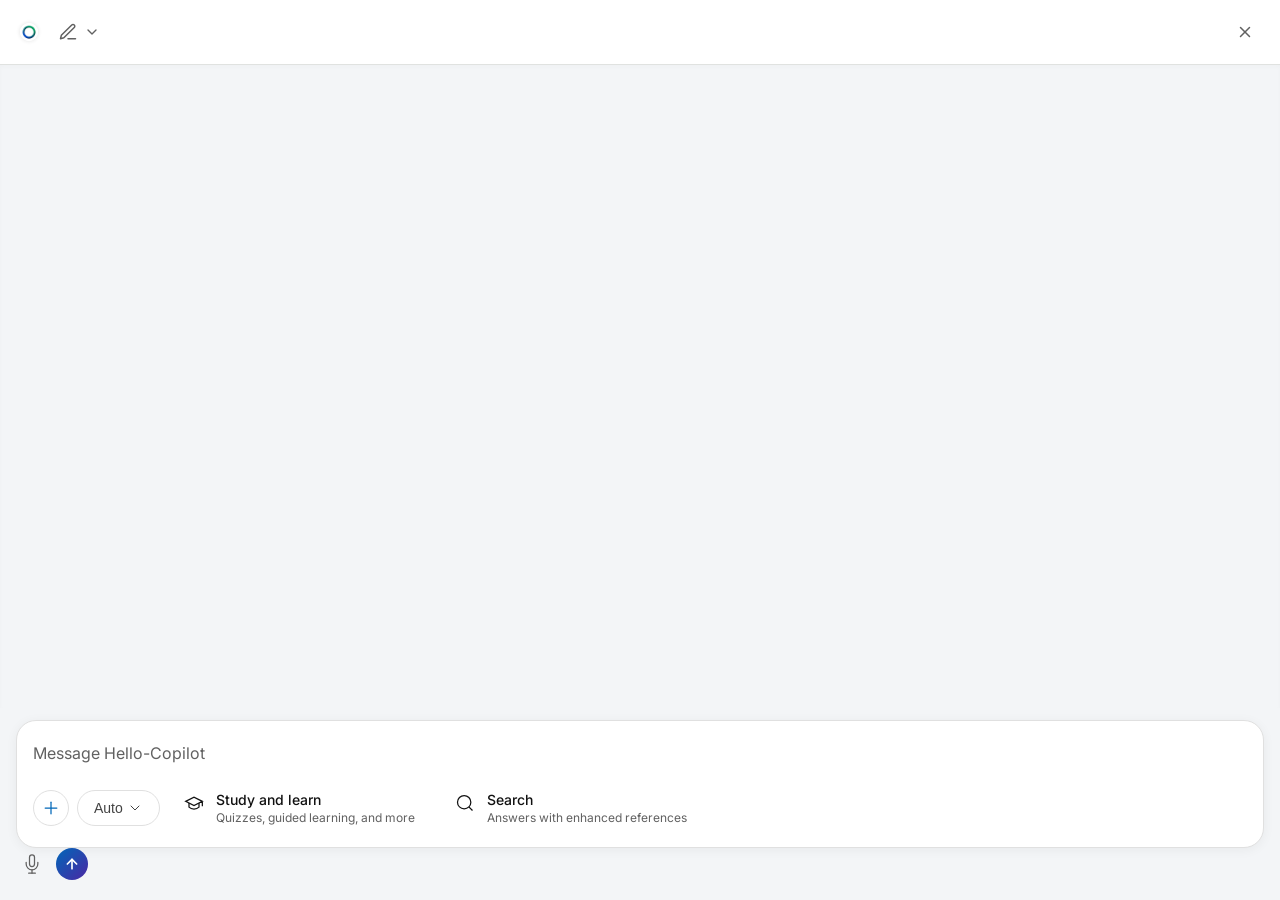
==== sidepanel/index.html @ d9962e0e "Initial commit: Push to Git" ====
<!DOCTYPE html>
<html lang="en">

<head>
  <meta charset="UTF-8">
  <meta name="viewport" content="width=device-width, initial-scale=1.0">
  <title>Hello Copilot - AI Sidebar & Browser Assistant</title>
  <link rel="preconnect" href="https://fonts.googleapis.com">
  <link rel="preconnect" href="https://fonts.gstatic.com" crossorigin>
  <link
    href="https://fonts.googleapis.com/css2?family=Inter:wght@400;500;600&family=Outfit:wght@400;500;600;700&display=swap"
    rel="stylesheet">
  <link rel="stylesheet" href="styles.css">
</head>

<body class="light-theme">
  <div class="edge-container">
    <header class="edge-header" id="main-header">
      <div class="header-left">
        <div class="header-logo-circle"></div>
        <div class="header-btn-group">
          <button class="btn-left" title="New Topic">
            <svg viewBox="0 0 24 24" width="20" height="20" fill="none" stroke="currentColor" stroke-width="1.8"
              stroke-linecap="round" stroke-linejoin="round">
              <path d="M12 20h9"></path>
              <path d="M16.5 3.5a2.121 2.121 0 0 1 3 3L7 19l-4 1 1-4L16.5 3.5z"></path>
            </svg>
          </button>
          <div class="dropdown-wrapper">
            <button class="btn-right dropdown-toggle" id="header-dropdown-btn">
              <svg viewBox="0 0 24 24" width="16" height="16" fill="none" stroke="currentColor" stroke-width="2"
                stroke-linecap="round" stroke-linejoin="round">
                <polyline points="6 9 12 15 18 9"></polyline>
              </svg>
            </button>
            <div class="dropdown-menu top-down" id="header-dropdown">
              <div class="dropdown-item base-item">Create new conversation</div>
              <div class="dropdown-item base-item">Create new page</div>
            </div>
          </div>
        </div>
      </div>
      <div class="header-right">
        <button class="icon-btn" id="close-sidepanel" title="Close Side Panel">
          <svg viewBox="0 0 24 24" width="18" height="18" fill="none" stroke="currentColor" stroke-width="2"
            stroke-linecap="round" stroke-linejoin="round">
            <line x1="18" y1="6" x2="6" y2="18"></line>
            <line x1="6" y1="6" x2="18" y2="18"></line>
          </svg>
        </button>
      </div>
    </header>

    <main id="chat-container">
      <div id="messages"></div>

      <div id="live-overlay" class="live-overlay">
        <div class="siri-orb"></div>
        <div class="wave-container" id="wave-container">
          <!-- Wave bars dynamically created -->
          <div class="wave-bar" style="animation-delay: -0.1s; height: 12px;"></div>
          <div class="wave-bar" style="animation-delay: -0.2s; height: 18px;"></div>
          <div class="wave-bar" style="animation-delay: -0.3s; height: 14px;"></div>
          <div class="wave-bar" style="animation-delay: -0.4s; height: 22px;"></div>
          <div class="wave-bar" style="animation-delay: -0.1s; height: 15px;"></div>
        </div>
        <div class="voice-status-pill">Hello-Copilot Live Active</div>
      </div>

      <div id="dynamic-suggestions" class="suggestions-container" style="display: none;">
        <h2 class="suggestions-title">How can I help you today?</h2>
        <div class="suggestions-list" id="suggestions-list">
          <!-- Dynamic suggestion buttons will be injected here -->
        </div>
      </div>
    </main>

    <div class="input-area">
      <div class="edge-card">
        <div id="mentions-dropdown" class="mentions-dropdown" style="display: none;"></div>
        <textarea id="user-input" placeholder="Message Hello-Copilot" rows="1"></textarea>
        <div class="edge-card-footer">
          <div class="footer-left">
            <button class="circle-btn">
              <svg viewBox="0 0 24 24" width="20" height="20" fill="none" stroke="currentColor" stroke-width="1.5"
                stroke-linecap="round" stroke-linejoin="round">
                <line x1="12" y1="5" x2="12" y2="19"></line>
                <line x1="5" y1="12" x2="19" y2="12"></line>
              </svg>
            </button>
            <div class="dropdown-wrapper">
              <button class="pill-btn dropdown-toggle" id="mode-dropdown-btn">
                Auto
                <svg viewBox="0 0 24 24" width="16" height="16" fill="none" stroke="currentColor" stroke-width="1.5"
                  stroke-linecap="round" stroke-linejoin="round" style="margin-left:4px;">
                  <polyline points="6 9 12 15 18 9"></polyline>
                </svg>
              </button>
              <div class="dropdown-menu bottom-up" id="mode-dropdown">
                <div class="dropdown-item active" data-mode="Smart">
                  <div class="dropdown-item-text">
                    <span class="dropdown-title">Smart Mode</span>
                    <span class="dropdown-desc">Gemini 3 Flash - Quick & Contextual</span>
                  </div>
                </div>
                <div class="dropdown-item" data-mode="Agent">
                  <div class="dropdown-item-text">
                    <span class="dropdown-title">Agent Mode</span>
                    <span class="dropdown-desc">Computer Use Preview - Direct Browser Action</span>
                  </div>
                </div>
                    <span class="dropdown-title">Think deeper</span>
                    <span class="dropdown-desc">Better for more complex topics</span>
                  </div>
                </div>
                <div class="dropdown-item">
                  <svg viewBox="0 0 24 24" width="20" height="20" fill="none" stroke="currentColor" stroke-width="1.5">
                    <path d="M22 10v6M2 10l10-5 10 5-10 5z" />
                    <path d="M6 12v5c3 3 9 3 12 0v-5" />
                  </svg>
                  <div class="dropdown-item-text">
                    <span class="dropdown-title">Study and learn</span>
                    <span class="dropdown-desc">Quizzes, guided learning, and more</span>
                  </div>
                </div>
                <div class="dropdown-item">
                  <svg viewBox="0 0 24 24" width="20" height="20" fill="none" stroke="currentColor" stroke-width="1.5">
                    <circle cx="11" cy="11" r="8" />
                    <line x1="21" y1="21" x2="16.65" y2="16.65" />
                  </svg>
                  <div class="dropdown-item-text">
                    <span class="dropdown-title">Search</span>
                    <span class="dropdown-desc">Answers with enhanced references</span>
                  </div>
                </div>
              </div>
            </div>
          </div>
          <div class="footer-right">
            <button id="mic-btn" class="icon-btn" title="Voice typing">
              <svg viewBox="0 0 24 24" width="20" height="20" fill="none" stroke="currentColor" stroke-width="1.5"
                stroke-linecap="round" stroke-linejoin="round">
                <path d="M12 1a3 3 0 0 0-3 3v8a3 3 0 0 0 6 0V4a3 3 0 0 0-3-3z"></path>
                <path d="M19 10v2a7 7 0 0 1-14 0v-2"></path>
                <line x1="12" y1="19" x2="12" y2="23"></line>
                <line x1="8" y1="23" x2="16" y2="23"></line>
              </svg>
            </button>
            <button id="send-btn" class="icon-btn send-active" title="Send message">
              <svg viewBox="0 0 24 24" width="16" height="16" fill="none" stroke="currentColor" stroke-width="2.5"
                stroke-linecap="round" stroke-linejoin="round">
                <line x1="12" y1="19" x2="12" y2="5"></line>
                <polyline points="5 12 12 5 19 12"></polyline>
              </svg>
            </button>
          </div>
        </div>
      </div>
    </div>
  </div>
  <script src="../lib/purify.min.js"></script>
  <script src="../lib/marked.min.js"></script>
  <script src="app.js" type="module"></script>
</body>

</html>
---- sidepanel/styles.css ----
:root {
  --bg-color: #F3F5F7;
  /* Copilot Inset Background */
  --bg-secondary: #FFFFFF;
  --bg-tertiary: #E1E4E8;
  --bg-hover: rgba(0, 0, 0, 0.04);

  --google-blue: #0067B8;
  /* MS Blue */
  --google-blue-container: #E5F1FB;

  --text-main: #111111;
  --text-secondary: #424242;
  --text-muted: #616161;

  --border-subtle: #E0E0E0;
  --border-active: #0067B8;

  --shadow-sm: 0 1px 2px rgba(0, 0, 0, 0.05);
  --shadow-md: 0 4px 12px rgba(0, 0, 0, 0.08);

  --radius-sm: 8px;
  --radius-md: 12px;
  --radius-lg: 20px;
  --radius-pill: 100px;

  --spring-easing: cubic-bezier(0.2, 0.8, 0.2, 1);
  --copilot-gradient: linear-gradient(135deg, #0067B8 0%, #4B27A4 100%);
}

* {
  box-sizing: border-box;
  -webkit-font-smoothing: antialiased;
  -moz-osx-font-smoothing: grayscale;
}

body {
  margin: 0;
  font-family: 'Google Sans', 'Inter', system-ui, -apple-system, sans-serif;
  background: var(--bg-color);
  color: var(--text-main);
  height: 100vh;
  display: flex;
  flex-direction: column;
  overflow-x: hidden;
  overflow-y: hidden;
  direction: ltr;
}

h1,
h2,
h3,
h4,
.suggestions-title,
.agent-status-title {
  font-weight: 500;
  letter-spacing: 0;
}

.edge-container {
  display: flex;
  flex-direction: column;
  height: 100%;
}

.header-logo-circle {
  width: 18px;
  height: 18px;
  background: url('../icons/icon48.png') center/cover no-repeat;
  border-radius: 50%;
  flex-shrink: 0;
  box-shadow: 0 0 4px rgba(0, 0, 0, 0.12);
}

.edge-header {
  padding: 16px 20px;
  background: #FFFFFF;
  display: flex;
  justify-content: space-between;
  align-items: center;
  z-index: 10;
  border-bottom: 1px solid #E0E2E0;
}

.header-left,
.header-right {
  display: flex;
  align-items: center;
  gap: 12px;
}

.icon-btn {
  background: transparent;
  border: none;
  color: var(--text-muted);
  cursor: pointer;
  padding: 6px;
  border-radius: 6px;
  display: flex;
  align-items: center;
  justify-content: center;
  transition: background 0.2s, color 0.2s;
}

.icon-btn:hover {
  background: rgba(0, 0, 0, 0.05);
  color: #000;
}

#chat-container {
  flex: 1;
  overflow-y: auto;
  overflow-x: hidden;
  padding: 12px 20px 0;
  display: flex;
  flex-direction: column;
  background: var(--bg-color);
  box-shadow: inset 0 2px 4px rgba(0, 0, 0, 0.02);
}

#chat-container::-webkit-scrollbar {
  width: 6px;
}

#chat-container::-webkit-scrollbar-thumb {
  background: rgba(0, 0, 0, 0.15);
  border-radius: 10px;
}

#chat-container::-webkit-scrollbar-track {
  background: transparent;
}

#messages {
  display: flex;
  flex-direction: column;
  gap: 24px;
  padding-bottom: 20px;
}

.message {
  display: flex;
  max-width: 100%;
  animation: fadeIn 0.3s ease;
}

@keyframes fadeIn {
  from {
    opacity: 0;
    transform: translateY(8px);
  }

  to {
    opacity: 1;
    transform: translateY(0);
  }
}

.message.user {
  justify-content: flex-end;
}

.message.assistant {
  justify-content: flex-start;
}

.content-wrapper {
  display: flex;
  flex-direction: column;
  max-width: 100%;
}

.message.user .content-wrapper {
  max-width: 90%;
  align-items: flex-end;
}

.message.assistant .content-wrapper {
  align-items: flex-start;
}

.bubble {
  font-size: 15px;
  line-height: 1.5;
  overflow-wrap: anywhere;
  word-break: normal;
}

.message.user .bubble {
  background: #FFFFFF;
  padding: 12px 18px;
  border-radius: 18px 18px 4px 18px;
  color: var(--text-main);
  font-weight: 400;
  font-size: 15px;
  line-height: 1.5;
  box-shadow: var(--shadow-sm);
  border: 1px solid var(--border-subtle);
}

.message.assistant .bubble {
  background: transparent;
  color: var(--text-main);
  padding: 12px 0;
  border-radius: 0;
  font-size: 15px;
  line-height: 1.6;
  position: relative;
}

.message.assistant .bubble::after {
  content: '';
  position: absolute;
  top: -50%;
  left: -50%;
  width: 200%;
  height: 200%;
  background: radial-gradient(circle, rgba(66, 133, 244, 0.02) 0%, transparent 70%);
  animation: aura-sway 10s infinite linear;
  pointer-events: none;
}

@keyframes aura-sway {
  0% {
    transform: translate(0, 0) rotate(0deg);
  }

  50% {
    transform: translate(-10%, -10%) rotate(180deg);
  }

  100% {
    transform: translate(0, 0) rotate(360deg);
  }
}

/* Rich Markdown Rendering Styles */
.bubble p {
  margin: 0 0 8px 0;
}

.bubble p:last-child {
  margin-bottom: 0;
}

.bubble h1,
.bubble h2,
.bubble h3,
.bubble h4 {
  margin: 12px 0 6px 0;
  font-weight: 600;
  color: #111;
  line-height: 1.3;
}

.bubble h3 {
  font-size: 16px;
}

.bubble h1:first-child,
.bubble h2:first-child,
.bubble h3:first-child,
.bubble h4:first-child {
  margin-top: 0;
}

.bubble ul,
.bubble ol {
  margin: 0 0 8px 0;
  padding-left: 20px;
}

.bubble li {
  margin-bottom: 8px;
  line-height: 1.5;
}

.bubble li:last-child {
  margin-bottom: 0;
}

.bubble strong {
  font-weight: 600;
  color: #000;
}

/* Edge-like Action Bar below the Assistant Message */
.action-bar {
  display: flex;
  gap: 12px;
  margin-top: 12px;
  color: var(--text-muted);
}

.action-bar .action-icon {
  cursor: pointer;
  transition: color 0.2s;
}

.action-bar .action-icon:hover {
  color: #000;
}

.input-area {
  padding: 12px 16px 20px;
  background: var(--bg-color);
}

.edge-card {
  background: #FFFFFF;
  border: 1px solid var(--border-subtle);
  border-radius: 20px;
  padding: 12px 16px;
  display: flex;
  flex-direction: column;
  transition: all 0.2s;
  box-shadow: 0 2px 12px rgba(0, 0, 0, 0.05);
}

.edge-card:focus-within {
  border-color: var(--google-blue);
  box-shadow: 0 4px 16px rgba(0, 0, 0, 0.08);
}

textarea {
  flex: 1;
  background: transparent;
  border: none;
  color: var(--text-main);
  resize: none;
  font-family: inherit;
  font-size: 16px;
  padding: 8px 0;
  max-height: 200px;
  min-height: 24px;
  line-height: 1.5;
  overflow-x: hidden;
  overflow-y: auto;
  width: 100%;
}

textarea::-webkit-scrollbar {
  width: 0;
}

textarea:focus {
  outline: none;
}

textarea::placeholder {
  color: var(--text-muted);
}

.edge-card-footer {
  display: flex;
  justify-content: space-between;
  align-items: center;
  padding-top: 4px;
  margin-top: 4px;
}

.footer-left {
  display: flex;
  gap: 8px;
  align-items: center;
}

.circle-btn {
  background: #FFFFFF;
  border: 1px solid var(--border-subtle);
  border-radius: 50%;
  width: 36px;
  height: 36px;
  display: flex;
  align-items: center;
  justify-content: center;
  color: var(--google-blue);
  cursor: pointer;
  transition: all 0.2s var(--spring-easing);
}

.circle-btn:hover {
  background: #F1F3F4;
  transform: scale(1.05);
}

.pill-btn {
  background: #FFFFFF;
  border: 1px solid var(--border-subtle);
  border-radius: var(--radius-pill);
  padding: 0 16px;
  display: flex;
  align-items: center;
  font-size: 14px;
  font-weight: 500;
  color: var(--text-secondary);
  cursor: pointer;
  height: 36px;
  transition: all 0.2s var(--spring-easing);
}

.pill-btn:hover {
  background: #F1F3F4;
  border-color: var(--text-muted);
}

.footer-right {
  display: flex;
  gap: 8px;
  align-items: center;
}

#send-btn {
  background: var(--copilot-gradient);
  color: #FFFFFF;
  border-radius: 50%;
  width: 32px;
  height: 32px;
  display: flex;
  align-items: center;
  justify-content: center;
  border: none;
  cursor: pointer;
  transition: transform 0.2s;
}

#send-btn:hover {
  transform: scale(1.1);
}

#mic-btn {
  width: 32px;
  height: 32px;
  color: var(--text-muted);
  display: flex;
  align-items: center;
  justify-content: center;
  cursor: pointer;
}

/* Typing Indicator (minimalist) */
/* Premium Autopilot Loader */
.typing-indicator {
  display: flex;
  flex-direction: column;
  gap: 12px;
  padding: 12px 16px;
  min-width: 180px;
}

.loading-header {
  display: flex;
  align-items: center;
  gap: 8px;
}

.loading-dot-pulse {
  width: 6px;
  height: 6px;
  background: var(--google-blue);
  border-radius: 50%;
  animation: pulse-dot 1s infinite alternate;
}

@keyframes pulse-dot {
  0% {
    transform: scale(0.9);
    opacity: 0.4;
  }

  50% {
    transform: scale(1.3);
    opacity: 0.9;
  }

  100% {
    transform: scale(0.9);
    opacity: 0.4;
  }
}

.loading-status {
  font-size: 13px;
  font-weight: 700;
  color: var(--google-blue);
  text-transform: uppercase;
  letter-spacing: 0.8px;
}

.loader-track {
  width: 100%;
  height: 3px;
  background: rgba(66, 133, 244, 0.1);
  border-radius: 3px;
  position: relative;
  overflow: hidden;
}

.loader-plane {
  width: 100px;
  height: 100%;
  background: linear-gradient(90deg, transparent, var(--google-blue), transparent);
  position: absolute;
  animation: flight 1.5s infinite ease-in-out;
}

@keyframes flight {
  from {
    left: -100px;
  }

  to {
    left: 100%;
  }
}

/* Dropdown Styles */
.dropdown-wrapper {
  position: relative;
  display: inline-block;
}

.dropdown-menu {
  display: none;
  position: absolute;
  background: rgba(255, 255, 255, 0.94);
  backdrop-filter: blur(16px);
  -webkit-backdrop-filter: blur(16px);
  min-width: 250px;
  box-shadow: 0 12px 32px rgba(0, 0, 0, 0.12), 0 4px 12px rgba(0, 0, 0, 0.04);
  border-radius: 16px;
  border: 1px solid rgba(0, 0, 0, 0.08);
  padding: 8px 0;
  z-index: 2000;
  flex-direction: column;
}

.dropdown-menu.bottom-up {
  bottom: calc(100% + 8px);
  left: 0;
}

.dropdown-menu.top-down {
  top: calc(100% + 8px);
  left: 0;
  min-width: 200px;
}

.dropdown-menu.show {
  display: flex;
  animation: dropdownFade 0.2s ease;
}

@keyframes dropdownFade {
  from {
    opacity: 0;
    transform: translateY(4px);
  }

  to {
    opacity: 1;
    transform: translateY(0);
  }
}

.dropdown-item {
  display: flex;
  align-items: flex-start;
  padding: 10px 16px;
  cursor: pointer;
  gap: 12px;
  transition: background 0.2s;
  color: var(--text-main);
}

.dropdown-item:hover {
  background: rgba(0, 0, 0, 0.04);
}

.dropdown-item svg {
  color: var(--text-main);
  flex-shrink: 0;
  margin-top: 2px;
}

.dropdown-item-text {
  display: flex;
  flex-direction: column;
  gap: 2px;
}

.dropdown-title {
  font-size: 14px;
  font-weight: 500;
}

.dropdown-desc {
  font-size: 12px;
  color: var(--text-muted);
}

.dropdown-item.base-item {
  padding: 12px 16px;
  font-size: 14px;
  align-items: center;
}

/* Unified header-left button group */
.header-btn-group {
  display: flex;
  align-items: center;
  background: transparent;
  border-radius: 6px;
  border: none;
}

.header-btn-group .btn-left {
  padding: 6px 4px 6px 8px;
  border-radius: 6px 0 0 6px;
  cursor: pointer;
  border: none;
  background: transparent;
  color: var(--text-muted);
  transition: background 0.2s, color 0.2s;
  display: flex;
  align-items: center;
}

.header-btn-group .btn-right {
  padding: 8px 6px 8px 2px;
  border-radius: 0 6px 6px 0;
  cursor: pointer;
  border: none;
  background: transparent;
  color: var(--text-muted);
  transition: background 0.2s, color 0.2s;
  display: flex;
  align-items: center;
}

.header-btn-group .btn-left:hover,
.header-btn-group .btn-right:hover,
.icon-btn:hover {
  background: rgba(0, 0, 0, 0.05);
  color: #000;
}

#autopilot-btn.active {
  color: #1a73e8;
  background: #e8f0fe;
  box-shadow: 0 0 10px rgba(26, 115, 232, 0.2);
}

#autopilot-btn.active svg {
  animation: rotate-slow 10s infinite linear;
}

@keyframes rotate-slow {
  from {
    transform: rotate(0deg);
  }

  to {
    transform: rotate(360deg);
  }
}

/* Mentions Dropdown */
.mentions-dropdown {
  position: absolute;
  bottom: calc(100% + 8px);
  left: 16px;
  right: 16px;
  background: white;
  border: 1px solid var(--border-subtle);
  border-radius: 16px;
  box-shadow: var(--shadow-hover);
  max-height: 200px;
  overflow-y: auto;
  z-index: 1000;
  display: flex;
  flex-direction: column;
  padding: 8px 0;
}

.mention-item {
  padding: 10px 16px;
  cursor: pointer;
  display: flex;
  align-items: center;
  gap: 12px;
  transition: background 0.2s;
  font-size: 14px;
  color: var(--text-main);
  white-space: nowrap;
  overflow: hidden;
  text-overflow: ellipsis;
}

.mention-item:hover {
  background: #F1F3F4;
}

.mention-item svg {
  flex-shrink: 0;
  color: var(--google-blue);
}

.mention-tag {
  background: var(--bg-active);
  color: var(--google-blue);
  padding: 2px 6px;
  border-radius: 4px;
  font-weight: 500;
  border: 1px solid var(--google-blue-container);
}

/* Dynamic Suggestions UI */
.suggestions-container {
  display: flex;
  flex-direction: column;
  align-items: center;
  justify-content: center;
  margin-top: 40px;
  padding: 0 10px 40px;
  animation: fadeIn 0.4s ease;
  width: 100%;
}

.suggestions-title {
  font-size: 24px;
  font-weight: 600;
  margin-bottom: 24px;
  color: var(--text-main);
  text-align: center;
  letter-spacing: -0.5px;
}

@keyframes bgPan {
  0% {
    background-position: 0% 50%;
  }

  50% {
    background-position: 100% 50%;
  }

  100% {
    background-position: 0% 50%;
  }
}

.suggestions-list {
  display: grid;
  grid-template-columns: 1fr;
  gap: 10px;
  width: 100%;
  padding-bottom: 40px;
}

@media (min-width: 400px) {
  .suggestions-list {
    grid-template-columns: 1fr 1fr;
  }
}

.suggestion-btn {
  display: flex;
  align-items: flex-start;
  gap: 10px;
  background: #FFFFFF;
  border: 1px solid var(--border-subtle);
  padding: 10px 14px;
  border-radius: 12px;
  cursor: pointer;
  color: var(--text-secondary);
  text-align: left;
  font-size: 13px;
  font-weight: 400;
  transition: all 0.2s;
  box-shadow: var(--shadow-sm);
  width: 100%;
}

.suggestion-btn:hover {
  border-color: var(--google-blue);
  background: #fdfdfd;
  color: var(--google-blue);
  transform: translateY(-2px);
  box-shadow: var(--shadow-md);
}

.suggestion-btn svg {
  flex-shrink: 0;
  margin-top: 2px;
  color: var(--google-blue);
}

/* Grounding & Source Styles */
.sources-container {
  margin-top: 16px;
  padding-top: 12px;
  border-top: 0.5px solid var(--border-color);
}

.sources-title {
  font-size: 13px;
  font-weight: 600;
  color: var(--text-muted);
  margin-bottom: 8px;
  text-transform: uppercase;
  letter-spacing: 0.5px;
}

.sources-wrapper {
  display: flex;
  flex-wrap: wrap;
  gap: 8px;
}

.source-item {
  font-size: 12px;
  color: var(--apple-blue);
  background: rgba(0, 122, 255, 0.05);
  padding: 4px 10px;
  border-radius: 12px;
  text-decoration: none;
  display: flex;
  align-items: center;
  gap: 6px;
  transition: background 0.2s;
}

.source-item:hover {
  background: rgba(0, 122, 255, 0.1);
}

.source-item span {
  font-weight: 700;
  opacity: 0.7;
}

.google-search-widget {
  margin-top: 16px;
  border-radius: 12px;
  overflow: hidden;
  border: 0.5px solid var(--border-color);
  box-shadow: var(--shadow-sm);
}

.bubble a {
  color: var(--apple-blue);
  text-decoration: none;
}

.bubble a:hover {
  text-decoration: underline;
}

.citation-group {
  font-size: 10px;
  font-weight: 600;
  vertical-align: super;
  margin-left: 2px;
  color: var(--apple-blue);
}

/* --- Autopilot Mode UI --- */
.autopilot-container {
  margin: 16px 0;
  display: flex;
  flex-direction: column;
  gap: 12px;
  animation: slideUp 0.5s var(--ios-spring);
  background: #F8F9FA;
  padding: 20px;
  border-radius: 24px;
  border: 1px solid #E0E2E0;
  position: relative;
  overflow: hidden;
  box-shadow: 0 4px 12px rgba(0, 0, 0, 0.03);
}

.autopilot-container::before {
  content: '';
  position: absolute;
  top: 0;
  left: 0;
  width: 100%;
  height: 2px;
  background: var(--google-blue);
  animation: scan-line 3s linear infinite;
  opacity: 0.3;
}

@keyframes scan-line {
  0% {
    transform: translateY(-20px);
  }

  100% {
    transform: translateY(240px);
  }
}

.autopilot-badge {
  display: inline-flex;
  align-items: center;
  gap: 8px;
  background: #E8F0FE;
  color: var(--google-blue);
  padding: 6px 14px;
  border-radius: 100px;
  font-size: 13px;
  font-weight: 500;
  width: fit-content;
  margin-bottom: 8px;
  z-index: 2;
}

.autopilot-badge .pulse {
  width: 8px;
  height: 8px;
  background: var(--google-blue);
  border-radius: 50%;
  animation: pulse-robot 1.5s infinite ease-in-out;
}

@keyframes pulse-robot {
  0% {
    transform: scale(1);
    box-shadow: 0 0 0 0 rgba(11, 87, 208, 0.4);
  }

  70% {
    transform: scale(1.2);
    box-shadow: 0 0 0 10px rgba(11, 87, 208, 0);
  }

  100% {
    transform: scale(1);
    box-shadow: 0 0 0 0 rgba(11, 87, 208, 0);
  }
}

.agent-status-card {
  background: #FFFFFF;
  border-radius: 16px;
  padding: 16px;
  border: 1px solid #E0E2E0;
  box-shadow: 0 2px 6px rgba(0, 0, 0, 0.04);
  z-index: 2;
}

.agent-status-title {
  font-size: 15px;
  font-weight: 600;
  color: var(--text-main);
  margin-bottom: 12px;
}

.agent-tool-row {
  display: flex;
  align-items: center;
  gap: 10px;
  font-size: 14px;
  color: var(--text-secondary);
  padding: 8px 0;
}

/* Intelligence Scanner Animation */
.intelligence-scanner {
  position: absolute;
  top: 0;
  left: 0;
  width: 100%;
  height: 100%;
  pointer-events: none;
}

.scanner-line {
  position: absolute;
  top: 0;
  left: 0;
  width: 100%;
  height: 2px;
  background: linear-gradient(90deg, transparent, var(--google-blue), transparent);
  animation: scan 2s linear infinite;
  opacity: 0.3;
}

@keyframes scan {
  0% {
    top: 0%;
  }

  100% {
    top: 100%;
  }
}

.agent-step-pill {
  display: inline-flex;
  align-items: center;
  gap: 6px;
  background: #f8f9fa;
  padding: 4px 10px;
  border-radius: 8px;
  border: 1px solid #eee;
  margin-top: 8px;
  font-size: 12px;
  color: #444;
}

.agent-step-pill svg {
  color: var(--google-blue);
}

/* --- Living Siri-style Intelligence Wave --- */
.live-overlay {
  display: none;
  position: absolute;
  bottom: 110px;
  left: 0;
  width: 100%;
  height: 180px;
  background: radial-gradient(circle at bottom, rgba(66, 133, 244, 0.15) 0%, transparent 70%);
  pointer-events: none;
  z-index: 5;
  justify-content: center;
  align-items: flex-end;
  padding-bottom: 20px;
  overflow: hidden;
}

.live-overlay.active {
  display: flex;
  animation: fadeIn 0.5s ease;
}

.siri-orb {
  width: 120px;
  height: 120px;
  background: radial-gradient(circle, var(--siri-wave-2) 0%, var(--siri-wave-1) 50%, transparent 100%);
  border-radius: 50%;
  filter: blur(40px);
  opacity: 0.6;
  animation: orb-pulse 4s infinite ease-in-out;
  position: absolute;
  bottom: -20px;
}

@keyframes orb-pulse {

  0%,
  100% {
    transform: scale(1);
    opacity: 0.4;
  }

  50% {
    transform: scale(1.4);
    opacity: 0.7;
  }
}

.wave-container {
  display: flex;
  align-items: flex-end;
  gap: 3px;
  height: 40px;
  z-index: 6;
}

.wave-bar {
  width: 3px;
  background: linear-gradient(to top, var(--siri-wave-1), var(--siri-wave-2));
  border-radius: 3px;
  animation: wave-bounce 0.5s infinite ease-in-out;
}

@keyframes wave-bounce {

  0%,
  100% {
    height: 4px;
  }

  50% {
    height: 20px;
  }
}

.voice-status-pill {
  position: absolute;
  bottom: 20px;
  background: rgba(0, 0, 0, 0.6);
  backdrop-filter: blur(10px);
  color: white;
  padding: 6px 14px;
  border-radius: 100px;
  font-size: 11px;
  font-weight: 600;
  letter-spacing: 0.5px;
  text-transform: uppercase;
  z-index: 10;
  border: 1px solid rgba(255, 255, 255, 0.1);
}

.mic-active-glow {
  box-shadow: 0 0 20px rgba(66, 133, 244, 0.4);
  background: var(--google-blue) !important;
  color: white !important;
  border: none !important;
}

@keyframes slideUp {
  from {
    opacity: 0;
    transform: translateY(10px);
  }

  to {
    opacity: 1;
    transform: translateY(0);
  }
}

/* Typing Indicator Enhancement */
.message.assistant .bubble:has(.typing-indicator) {
  background: linear-gradient(135deg, #ffffff 0%, #f0f7ff 100%);
  border: 1px solid rgba(66, 133, 244, 0.1);
}

/* Google-style Action Buttons */
.agent-action-btn {
  background: var(--google-blue);
  color: white;
  border: none;
  padding: 8px 16px;
  border-radius: 8px;
  font-size: 13px;
  font-weight: 500;
  cursor: pointer;
  transition: filter 0.2s;
}

.agent-action-btn:hover {
  filter: brightness(1.1);
}

/* --- SUNDAR-CLASS PREMIUM UI MODULES --- */

.thought-log {
  display: flex;
  flex-direction: column;
  gap: 8px;
  margin-top: 16px;
  padding: 16px;
  background: #F2F6FF;
  border-radius: 16px;
  border: 1px solid rgba(11, 87, 208, 0.05);
  animation: fadeIn 0.5s var(--expressive-overshoot);
}

.thought-item {
  display: flex;
  align-items: center;
  gap: 12px;
  font-size: 13px;
  color: var(--text-muted);
  font-weight: 450;
  letter-spacing: 0.2px;
}

.thought-icon {
  width: 16px;
  height: 16px;
  opacity: 0.7;
  color: var(--google-blue);
}

.action-proposal-card {
  margin-top: 20px;
  padding: 20px;
  background: linear-gradient(135deg, rgba(66, 133, 244, 0.05) 0%, rgba(255, 255, 255, 0.9) 100%);
  border-radius: 20px;
  border: 1.5px solid rgba(66, 133, 244, 0.15);
  box-shadow: 0 10px 30px rgba(66, 133, 244, 0.1);
  display: flex;
  flex-direction: column;
  gap: 16px;
  animation: slideUp 0.5s var(--expressive-overshoot);
}

@keyframes slideUp {
  from {
    opacity: 0;
    transform: translateY(20px);
  }

  to {
    opacity: 1;
    transform: translateY(0);
  }
}

.proposal-header {
  display: flex;
  align-items: center;
  gap: 10px;
  font-weight: 700;
  font-size: 14px;
  color: var(--google-blue);
  text-transform: uppercase;
  letter-spacing: 0.8px;
}

.proposal-body {
  font-size: 14px;
  color: var(--text-main);
  line-height: 1.6;
}

.proposal-footer {
  display: flex;
  gap: 12px;
  margin-top: 4px;
}

.btn-premium-accept {
  background: var(--google-blue);
  color: white;
  border: none;
  padding: 10px 24px;
  border-radius: 100px;
  font-size: 14px;
  font-weight: 600;
  cursor: pointer;
  transition: all 0.3s cubic-bezier(0.175, 0.885, 0.32, 1.275);
  box-shadow: 0 4px 14px rgba(66, 133, 244, 0.3);
}

.btn-premium-accept:hover {
  transform: scale(1.05);
  box-shadow: 0 6px 20px rgba(66, 133, 244, 0.4);
}

.btn-premium-reject {
  background: white;
  color: var(--text-muted);
  border: 1px solid var(--border-color);
  padding: 10px 24px;
  border-radius: 100px;
  font-size: 14px;
  font-weight: 550;
  cursor: pointer;
  transition: all 0.2s;
}

.btn-premium-reject:hover {
  background: #f8f9fa;
  color: var(--text-main);
  border-color: var(--text-muted);
}

.btn-stop-action {
  margin-top: 16px;
  background: #FFF0F0;
  color: var(--google-red);
  border: 1px solid rgba(218, 41, 28, 0.1);
  padding: 10px 20px;
  border-radius: 100px;
  font-size: 13px;
  font-weight: 700;
  cursor: pointer;
  display: inline-flex;
  align-items: center;
  gap: 10px;
  transition: all 0.3s var(--ultra-smooth);
  box-shadow: 0 4px 10px rgba(218, 41, 28, 0.05);
}

.btn-stop-action:hover {
  background: var(--google-red);
  color: white;
  transform: translateY(-2px);
  box-shadow: 0 8px 20px rgba(218, 41, 28, 0.2);
}

.btn-stop-action svg {
  width: 14px;
  height: 14px;
}
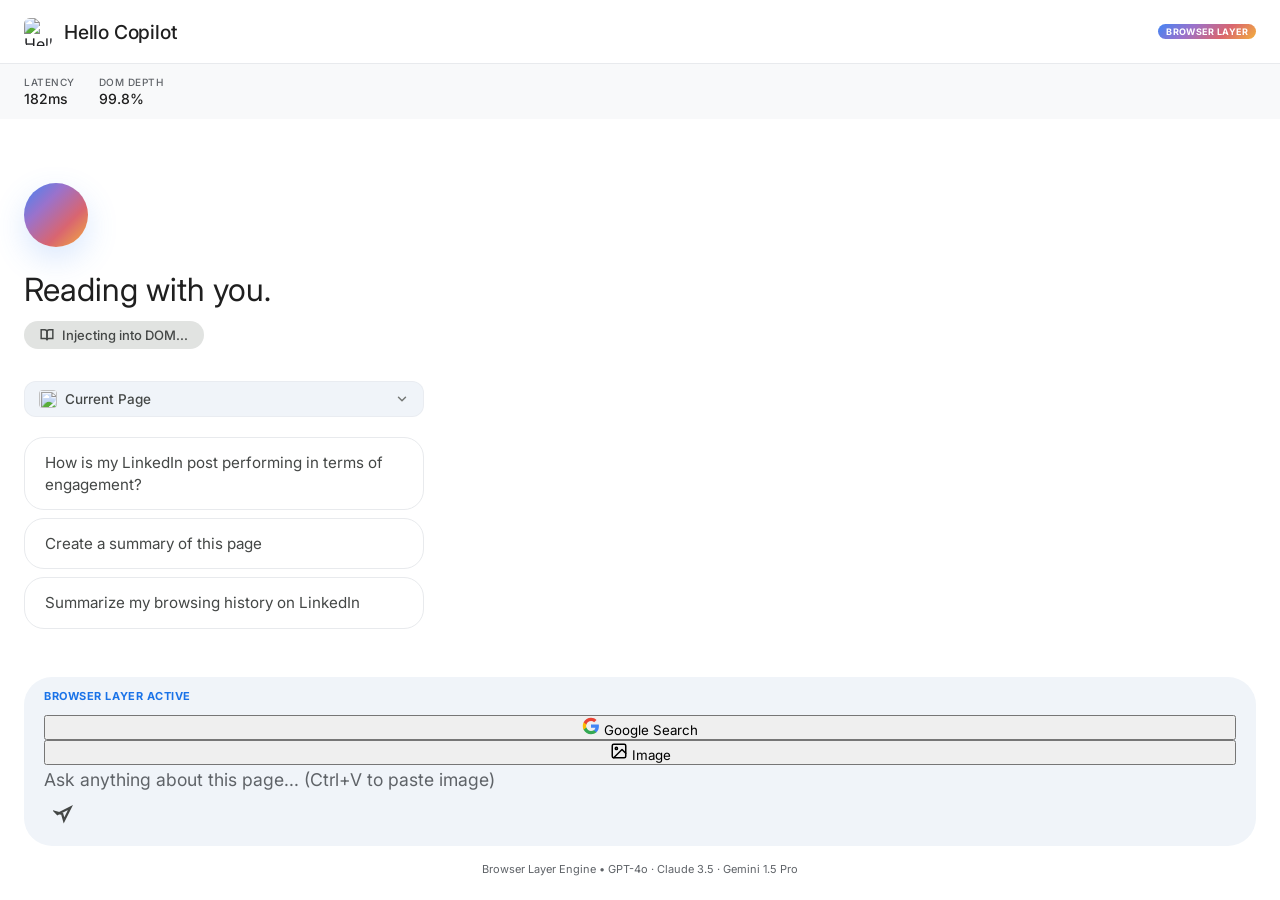
==== commit 3ec76b89: "Sovereign Intelligence: Intent Interception & Quiz Hardening" ====
--- a/sidepanel/index.html
+++ b/sidepanel/index.html
@@ -1,166 +1,107 @@
 <!DOCTYPE html>
 <html lang="en">
+<head>
+    <meta charset="UTF-8">
+    <meta name="viewport" content="width=device-width, initial-scale=1.0">
+    <title>Hello Copilot — Browser Layer</title>
+    <link rel="preconnect" href="https://fonts.googleapis.com">
+    <link rel="preconnect" href="https://fonts.gstatic.com" crossorigin>
+    <link href="https://fonts.googleapis.com/css2?family=Google+Sans:wght@400;500;700&family=Inter:wght@400;500;600&display=swap" rel="stylesheet">
+    <link rel="stylesheet" href="style.css?v=12.0.0">
+</head>
+<body>
+    <div class="sidebar-container">
+        <!-- Native-Style Header -->
+        <header class="sidebar-header">
+            <div class="header-main">
+                <img src="https://scontent.fdac20-1.fna.fbcdn.net/v/t39.30808-1/657582724_26564440456515340_6728634986172869669_n.jpg?stp=dst-jpg_s200x200_tt6&_nc_cat=111&ccb=1-7&_nc_sid=2d3e12&_nc_ohc=1sM8UOnxV8kQ7kNvwHRxpuy&_nc_oc=AdpWS43K4xg5uM79m-F924BEF9pi0exwImDUe16J3sgd9TLVzaO80Qm22xaJ5fXQAL0&_nc_zt=24&_nc_ht=scontent.fdac20-1.fna&_nc_gid=Gr3rQnifcxCw8OfNiZ1TnQ&_nc_ss=7a32e&oh=00_AfxptpNKduBKyAntGMXmkPoF3oILeEaaOw1c0zxmTghE4A&oe=69C9C7B7" alt="Hello Copilot" class="header-logo" loading="lazy" decoding="async">
+                <span class="header-title">Hello Copilot</span>
+            </div>
+            <div class="header-badge">Browser Layer</div>
+        </header>
 
-<head>
-  <meta charset="UTF-8">
-  <meta name="viewport" content="width=device-width, initial-scale=1.0">
-  <title>Hello Copilot - AI Sidebar & Browser Assistant</title>
-  <link rel="preconnect" href="https://fonts.googleapis.com">
-  <link rel="preconnect" href="https://fonts.gstatic.com" crossorigin>
-  <link
-    href="https://fonts.googleapis.com/css2?family=Inter:wght@400;500;600&family=Outfit:wght@400;500;600;700&display=swap"
-    rel="stylesheet">
-  <link rel="stylesheet" href="styles.css">
-</head>
+        <!-- Intelligence Dashboard (Mini) -->
+        <div class="dashboard-stats">
+            <div class="stat-mini">
+                <span class="mini-label">Latency</span>
+                <span class="mini-value" id="stat-latency">182ms</span>
+            </div>
+            <div class="stat-mini">
+                <span class="mini-label">DOM Depth</span>
+                <span class="mini-value" id="stat-score">99.8%</span>
+            </div>
+        </div>
 
-<body class="light-theme">
-  <div class="edge-container">
-    <header class="edge-header" id="main-header">
-      <div class="header-left">
-        <div class="header-logo-circle"></div>
-        <div class="header-btn-group">
-          <button class="btn-left" title="New Topic">
-            <svg viewBox="0 0 24 24" width="20" height="20" fill="none" stroke="currentColor" stroke-width="1.8"
-              stroke-linecap="round" stroke-linejoin="round">
-              <path d="M12 20h9"></path>
-              <path d="M16.5 3.5a2.121 2.121 0 0 1 3 3L7 19l-4 1 1-4L16.5 3.5z"></path>
-            </svg>
-          </button>
-          <div class="dropdown-wrapper">
-            <button class="btn-right dropdown-toggle" id="header-dropdown-btn">
-              <svg viewBox="0 0 24 24" width="16" height="16" fill="none" stroke="currentColor" stroke-width="2"
-                stroke-linecap="round" stroke-linejoin="round">
-                <polyline points="6 9 12 15 18 9"></polyline>
-              </svg>
-            </button>
-            <div class="dropdown-menu top-down" id="header-dropdown">
-              <div class="dropdown-item base-item">Create new conversation</div>
-              <div class="dropdown-item base-item">Create new page</div>
+        <!-- Chat Area -->
+        <main class="chat-area" id="chat-area">
+            <div class="welcome-view" id="welcome-view">
+                <div class="welcome-orb"></div>
+                <h2>Reading with you.</h2>
+                <div class="context-pill">
+                    <svg width="14" height="14" viewBox="0 0 24 24" fill="none" stroke="currentColor" stroke-width="2.5"><path d="M2 3h6a4 4 0 0 1 4 4v14a3 3 0 0 0-3-3H2z"/><path d="M22 3h-6a4 4 0 0 0-4 4v14a3 3 0 0 1 3-3h7z"/></svg>
+                    <span id="current-page">Injecting into DOM...</span>
+                </div>
+                
+                <!-- Decision Engine Section -->
+                <div class="decision-engine" id="decision-engine">
+                    <div class="suggestion-header">
+                        <div class="site-info">
+                            <img id="site-favicon" src="icons/icon16.png" alt="" class="site-icon">
+                            <span id="site-name">Current Page</span>
+                            <span id="tab-count" class="tab-count"></span>
+                        </div>
+                        <svg class="chevron-icon" width="14" height="14" viewBox="0 0 24 24" fill="none" stroke="currentColor" stroke-width="2.5" stroke-linecap="round" stroke-linejoin="round"><path d="m6 9 6 6 6-6"/></svg>
+                    </div>
+                    <div class="quick-actions">
+                        <button class="action-chip hero" id="gist-btn">
+                            How is my LinkedIn post performing in terms of engagement?
+                        </button>
+                        <button class="action-chip" id="catch-btn">
+                            Create a summary of this page
+                        </button>
+                        <button class="action-chip" id="history-btn">
+                            Summarize my browsing history on LinkedIn
+                        </button>
+                    </div>
+                </div>
             </div>
-          </div>
-        </div>
-      </div>
-      <div class="header-right">
-        <button class="icon-btn" id="close-sidepanel" title="Close Side Panel">
-          <svg viewBox="0 0 24 24" width="18" height="18" fill="none" stroke="currentColor" stroke-width="2"
-            stroke-linecap="round" stroke-linejoin="round">
-            <line x1="18" y1="6" x2="6" y2="18"></line>
-            <line x1="6" y1="6" x2="18" y2="18"></line>
-          </svg>
-        </button>
-      </div>
-    </header>
+            <div class="messages-container" id="messages"></div>
+        </main>
 
-    <main id="chat-container">
-      <div id="messages"></div>
+        <!-- Native Input Dock -->
+        <footer class="sidebar-footer">
+            <div class="input-bar">
+                <div class="input-top-row">
+                    <span id="typing-status" class="typing-status">Browser Layer Active</span>
+                </div>
+                    <button class="google-search-pill" id="search-grounding-btn">
+                        <svg viewBox="0 0 24 24" width="18" height="18">
+                            <path fill="#4285F4" d="M22.56 12.25c0-.78-.07-1.53-.2-2.25H12v4.26h5.92c-.26 1.37-1.04 2.53-2.21 3.31v2.77h3.57c2.08-1.92 3.28-4.74 3.28-8.09z"/>
+                            <path fill="#34A853" d="M12 23c2.97 0 5.46-.98 7.28-2.66l-3.57-2.77c-.98.66-2.23 1.06-3.71 1.06-2.86 0-5.29-1.93-6.16-4.53H2.18v2.84C3.99 20.53 7.7 23 12 23z"/>
+                            <path fill="#FBBC05" d="M5.84 14.09c-.22-.66-.35-1.36-.35-2.09s.13-1.43.35-2.09V7.07H2.18C1.43 8.55 1 10.22 1 12s.43 3.45 1.18 4.93l2.85-2.26.81-.58z"/>
+                            <path fill="#EA4335" d="M12 5.38c1.62 0 3.06.56 4.21 1.66l3.15-3.15C17.45 2.09 14.97 1 12 1 7.7 1 3.99 3.47 2.18 7.07l3.66 2.84c.87-2.6 3.3-4.53 6.16-4.53z"/>
+                        </svg>
+                        <span>Google Search</span>
+                    </button>
+                    <button class="image-upload-pill" id="image-upload-btn" title="Upload image or screenshot (Ctrl+V to paste)">
+                        <svg width="18" height="18" viewBox="0 0 24 24" fill="none" stroke="currentColor" stroke-width="2" stroke-linecap="round" stroke-linejoin="round">
+                            <rect x="3" y="3" width="18" height="18" rx="2" ry="2"/>
+                            <circle cx="8.5" cy="8.5" r="1.5"/>
+                            <polyline points="21 15 16 10 5 21"/>
+                        </svg>
+                        <span>Image</span>
+                    </button>
+                    <input type="file" id="image-file-input" accept="image/png,image/jpeg,image/gif,image/webp" style="display:none;">
+                    <textarea id="user-input" placeholder="Ask anything about this page... (Ctrl+V to paste image)" rows="1"></textarea>
+                    <button class="action-icon-btn" id="send-btn">
+                        <svg width="22" height="22" viewBox="0 0 24 24" fill="none" stroke="currentColor" stroke-width="2.5"><path d="m5 12 14-7-7 14-2-7-7-2Z"/></svg>
+                    </button>
+            </div>
+            <div class="powered-text">Browser Layer Engine • GPT-4o · Claude 3.5 · Gemini 1.5 Pro</div>
+        </footer>
+    </div>
 
-      <div id="live-overlay" class="live-overlay">
-        <div class="siri-orb"></div>
-        <div class="wave-container" id="wave-container">
-          <!-- Wave bars dynamically created -->
-          <div class="wave-bar" style="animation-delay: -0.1s; height: 12px;"></div>
-          <div class="wave-bar" style="animation-delay: -0.2s; height: 18px;"></div>
-          <div class="wave-bar" style="animation-delay: -0.3s; height: 14px;"></div>
-          <div class="wave-bar" style="animation-delay: -0.4s; height: 22px;"></div>
-          <div class="wave-bar" style="animation-delay: -0.1s; height: 15px;"></div>
-        </div>
-        <div class="voice-status-pill">Hello-Copilot Live Active</div>
-      </div>
-
-      <div id="dynamic-suggestions" class="suggestions-container" style="display: none;">
-        <h2 class="suggestions-title">How can I help you today?</h2>
-        <div class="suggestions-list" id="suggestions-list">
-          <!-- Dynamic suggestion buttons will be injected here -->
-        </div>
-      </div>
-    </main>
-
-    <div class="input-area">
-      <div class="edge-card">
-        <div id="mentions-dropdown" class="mentions-dropdown" style="display: none;"></div>
-        <textarea id="user-input" placeholder="Message Hello-Copilot" rows="1"></textarea>
-        <div class="edge-card-footer">
-          <div class="footer-left">
-            <button class="circle-btn">
-              <svg viewBox="0 0 24 24" width="20" height="20" fill="none" stroke="currentColor" stroke-width="1.5"
-                stroke-linecap="round" stroke-linejoin="round">
-                <line x1="12" y1="5" x2="12" y2="19"></line>
-                <line x1="5" y1="12" x2="19" y2="12"></line>
-              </svg>
-            </button>
-            <div class="dropdown-wrapper">
-              <button class="pill-btn dropdown-toggle" id="mode-dropdown-btn">
-                Auto
-                <svg viewBox="0 0 24 24" width="16" height="16" fill="none" stroke="currentColor" stroke-width="1.5"
-                  stroke-linecap="round" stroke-linejoin="round" style="margin-left:4px;">
-                  <polyline points="6 9 12 15 18 9"></polyline>
-                </svg>
-              </button>
-              <div class="dropdown-menu bottom-up" id="mode-dropdown">
-                <div class="dropdown-item active" data-mode="Smart">
-                  <div class="dropdown-item-text">
-                    <span class="dropdown-title">Smart Mode</span>
-                    <span class="dropdown-desc">Gemini 3 Flash - Quick & Contextual</span>
-                  </div>
-                </div>
-                <div class="dropdown-item" data-mode="Agent">
-                  <div class="dropdown-item-text">
-                    <span class="dropdown-title">Agent Mode</span>
-                    <span class="dropdown-desc">Computer Use Preview - Direct Browser Action</span>
-                  </div>
-                </div>
-                    <span class="dropdown-title">Think deeper</span>
-                    <span class="dropdown-desc">Better for more complex topics</span>
-                  </div>
-                </div>
-                <div class="dropdown-item">
-                  <svg viewBox="0 0 24 24" width="20" height="20" fill="none" stroke="currentColor" stroke-width="1.5">
-                    <path d="M22 10v6M2 10l10-5 10 5-10 5z" />
-                    <path d="M6 12v5c3 3 9 3 12 0v-5" />
-                  </svg>
-                  <div class="dropdown-item-text">
-                    <span class="dropdown-title">Study and learn</span>
-                    <span class="dropdown-desc">Quizzes, guided learning, and more</span>
-                  </div>
-                </div>
-                <div class="dropdown-item">
-                  <svg viewBox="0 0 24 24" width="20" height="20" fill="none" stroke="currentColor" stroke-width="1.5">
-                    <circle cx="11" cy="11" r="8" />
-                    <line x1="21" y1="21" x2="16.65" y2="16.65" />
-                  </svg>
-                  <div class="dropdown-item-text">
-                    <span class="dropdown-title">Search</span>
-                    <span class="dropdown-desc">Answers with enhanced references</span>
-                  </div>
-                </div>
-              </div>
-            </div>
-          </div>
-          <div class="footer-right">
-            <button id="mic-btn" class="icon-btn" title="Voice typing">
-              <svg viewBox="0 0 24 24" width="20" height="20" fill="none" stroke="currentColor" stroke-width="1.5"
-                stroke-linecap="round" stroke-linejoin="round">
-                <path d="M12 1a3 3 0 0 0-3 3v8a3 3 0 0 0 6 0V4a3 3 0 0 0-3-3z"></path>
-                <path d="M19 10v2a7 7 0 0 1-14 0v-2"></path>
-                <line x1="12" y1="19" x2="12" y2="23"></line>
-                <line x1="8" y1="23" x2="16" y2="23"></line>
-              </svg>
-            </button>
-            <button id="send-btn" class="icon-btn send-active" title="Send message">
-              <svg viewBox="0 0 24 24" width="16" height="16" fill="none" stroke="currentColor" stroke-width="2.5"
-                stroke-linecap="round" stroke-linejoin="round">
-                <line x1="12" y1="19" x2="12" y2="5"></line>
-                <polyline points="5 12 12 5 19 12"></polyline>
-              </svg>
-            </button>
-          </div>
-        </div>
-      </div>
-    </div>
-  </div>
-  <script src="../lib/purify.min.js"></script>
-  <script src="../lib/marked.min.js"></script>
-  <script src="app.js" type="module"></script>
+    <!-- Scripts -->
+    <script src="app.js" type="module"></script>
 </body>
-
-</html>+</html>
--- a/sidepanel/style.css
+++ b/sidepanel/style.css
@@ -0,0 +1,455 @@
+ :root {
+     /* Google First-Party Intelligence Palette */
+     --google-blue: #1a73e8;
+     --google-green: #34a853;
+     --google-yellow: #fbbc04;
+     --google-red: #ea4335;
+     --bg-primary: #ffffff;
+     --bg-secondary: #f8f9fa;
+     --text-primary: #202124;
+     --text-secondary: #5f6368;
+     --border-color: #e8eaed;
+     --google-radius: 28px;
+     --google-shadow: 0 1px 2px 0 rgba(60, 64, 67, .3), 0 1px 3px 1px rgba(60, 64, 67, .15);
+     --google-spring: cubic-bezier(0.4, 0, 0.2, 1);
+     --ai-gradient: linear-gradient(135deg, #4285f4, #9b72cb, #d96570, #f3af3d);
+ }
+
+ * {
+     margin: 0;
+     padding: 0;
+     box-sizing: border-box;
+     font-family: 'Google Sans', 'Inter', sans-serif;
+     -webkit-font-smoothing: antialiased;
+ }
+
+ body {
+     background: var(--bg-primary);
+     color: var(--text-primary);
+     height: 100vh;
+     display: flex;
+     flex-direction: column;
+     overflow: hidden;
+ }
+
+ .sidebar-container {
+     height: 100vh;
+     display: flex;
+     flex-direction: column;
+ }
+
+ /* Native-Style Header */
+ .sidebar-header {
+     height: 64px;
+     padding: 0 24px;
+     display: flex;
+     align-items: center;
+     justify-content: space-between;
+     background: #fff;
+     border-bottom: 1px solid var(--border-color);
+ }
+
+ .header-main {
+     display: flex;
+     align-items: center;
+     gap: 12px;
+ }
+
+ .header-logo {
+     width: 28px;
+     height: 28px;
+     border-radius: 6px;
+ }
+
+ .header-title {
+     font-size: 1.2rem;
+     font-weight: 500;
+     color: #1f1f1f;
+     letter-spacing: -0.01em;
+ }
+
+ .header-badge {
+     background: var(--ai-gradient);
+     color: #fff;
+     font-size: 9px;
+     font-weight: 700;
+     padding: 2px 8px;
+     border-radius: 100px;
+     letter-spacing: 0.05em;
+     text-transform: uppercase;
+ }
+
+ /* First-Party Dashboard */
+ .dashboard-stats {
+     display: flex;
+     padding: 12px 24px;
+     background: var(--bg-secondary);
+     gap: 24px;
+ }
+
+ .stat-mini {
+     display: flex;
+     flex-direction: column;
+     gap: 2px;
+ }
+
+ .mini-label {
+     font-size: 10px;
+     font-weight: 500;
+     color: var(--text-secondary);
+     text-transform: uppercase;
+     letter-spacing: 0.05em;
+ }
+
+ .mini-value {
+     font-size: 14px;
+     font-weight: 500;
+     color: #1f1f1f;
+ }
+
+ /* Chat Main Area */
+ .chat-area {
+     flex: 1;
+     overflow-y: auto;
+     padding: 24px;
+     display: flex;
+     flex-direction: column;
+     scrollbar-width: none;
+ }
+
+ .chat-area::-webkit-scrollbar {
+     display: none;
+ }
+
+ .welcome-view {
+     margin-top: 40px;
+     display: flex;
+     flex-direction: column;
+     align-items: start;
+     animation: slide-up 0.6s var(--google-spring);
+ }
+
+ .welcome-orb {
+     width: 64px;
+     height: 64px;
+     border-radius: 50%;
+     background: var(--ai-gradient);
+     margin-bottom: 24px;
+     box-shadow: 0 12px 32px rgba(66, 133, 244, 0.2);
+     animation: orb-float 8s infinite ease-in-out;
+     filter: blur(0.5px);
+ }
+
+ .welcome-view h2 {
+     font-size: 2rem;
+     font-weight: 400;
+     color: #1f1f1f;
+     margin-bottom: 12px;
+     line-height: 1.2;
+ }
+
+ .context-pill {
+     display: flex;
+     align-items: center;
+     gap: 8px;
+     padding: 6px 16px;
+     background: #e1e3e1;
+     color: #444746;
+     border-radius: 100px;
+     font-size: 13px;
+     font-weight: 500;
+     margin-bottom: 32px;
+ }
+
+ /* Opinionated Action Chips - Material 3 */
+ .decision-engine {
+     width: 100%;
+     max-width: 400px;
+ }
+
+ .suggestion-header {
+     display: flex;
+     justify-content: space-between;
+     align-items: center;
+     background: #f0f4f9; /* Subtle Copilot-style background */
+     padding: 8px 14px;
+     border-radius: 12px;
+     margin-bottom: 20px;
+     cursor: pointer;
+     transition: background 0.2s, box-shadow 0.2s;
+     border: 1px solid rgba(0,0,0,0.03);
+ }
+ 
+ .suggestion-header:hover {
+     background: #e1e3e1;
+     box-shadow: 0 2px 8px rgba(0,0,0,0.05);
+ }
+ 
+ .site-info {
+     display: flex;
+     align-items: center;
+     gap: 8px;
+     font-size: 13.5px;
+     font-weight: 500;
+     color: #444746;
+     overflow: hidden;
+     text-overflow: ellipsis;
+     white-space: nowrap;
+     flex: 1;
+ }
+ 
+ .site-name {
+     max-width: 200px;
+     overflow: hidden;
+     text-overflow: ellipsis;
+     white-space: nowrap;
+ }
+ 
+ .tab-count {
+     color: #747775;
+     font-size: 12.5px;
+     font-weight: 400;
+     margin-left: 2px;
+ }
+ 
+ .chevron-icon {
+     color: #747775;
+     margin-left: 8px;
+     flex-shrink: 0;
+ }
+
+ .site-icon {
+     width: 18px;
+     height: 18px;
+     border-radius: 4px;
+ }
+
+ .quick-actions {
+     display: flex;
+     flex-direction: column;
+     gap: 8px;
+     width: 100%;
+ }
+
+ .action-chip {
+     padding: 14px 20px;
+     border-radius: 20px;
+     border: 1px solid var(--border-color);
+     background: #fff;
+     color: #444746;
+     font-size: 0.95rem;
+     font-weight: 400;
+     cursor: pointer;
+     transition: all 0.2s;
+     text-align: left;
+     display: flex;
+     align-items: center;
+     line-height: 1.4;
+ }
+
+ .action-chip:hover {
+     background: #f8f9fa;
+     border-color: #dadce0;
+ }
+
+ .action-chip.hero {
+     background: #fff;
+     border: 1px solid var(--border-color);
+ }
+
+ /* Messages - Shared Bubble Style */
+ .messages-container {
+     display: flex;
+     flex-direction: column;
+     gap: 32px;
+ }
+
+ .message {
+     max-width: 90%;
+ }
+
+ .message.user {
+     align-self: flex-end;
+ }
+
+ .message.assistant {
+     align-self: flex-start;
+ }
+
+ .bubble {
+     padding: 16px 20px;
+     border-radius: 18px;
+     font-size: 1rem;
+     line-height: 1.6;
+ }
+
+ .user .bubble {
+     background: #e9e9e9;
+     color: #1f1f1f;
+     border-bottom-right-radius: 4px;
+ }
+
+ .assistant .bubble {
+     background: #fff;
+     color: #1f1f1f;
+     padding: 0;
+     box-shadow: none;
+     font-size: 1.05rem;
+ }
+
+ /* Google Neural Pulse Animation */
+ .typing-status {
+     font-size: 11px;
+     font-weight: 700;
+     color: #1a73e8;
+     margin-bottom: 12px;
+     letter-spacing: 0.05em;
+     display: flex;
+     align-items: center;
+     gap: 8px;
+     text-transform: uppercase;
+ }
+
+ .neural-pulse {
+     width: 6px;
+     height: 6px;
+     background: #1a73e8;
+     border-radius: 50%;
+     box-shadow: 0 0 0 0 rgba(26, 115, 232, 0.4);
+     animation: google-pulse 1.2s infinite cubic-bezier(0.66, 0, 0, 1);
+ }
+
+ @keyframes google-pulse {
+     0% {
+         transform: scale(0.95);
+         box-shadow: 0 0 0 0 rgba(26, 115, 232, 0.7);
+     }
+
+     70% {
+         transform: scale(1);
+         box-shadow: 0 0 0 10px rgba(26, 115, 232, 0);
+     }
+
+     100% {
+         transform: scale(0.95);
+         box-shadow: 0 0 0 0 rgba(26, 115, 232, 0);
+     }
+ }
+
+ /* Neural Pop Animation for Assistant Bubbles */
+ .message.assistant {
+     animation: neural-pop 0.4s var(--google-spring);
+     transform-origin: left bottom;
+ }
+
+ @keyframes neural-pop {
+     0% {
+         opacity: 0;
+         transform: scale(0.95) translateY(10px);
+     }
+
+     100% {
+         opacity: 1;
+         transform: scale(1) translateY(0);
+     }
+ }
+
+ /* Native-Style Input Dock */
+ .sidebar-footer {
+     padding: 16px 24px 24px;
+     background: #fff;
+     border-top: none;
+ }
+
+ .input-bar {
+     background: #f0f4f9;
+     border-radius: 28px;
+     padding: 12px 20px;
+     display: flex;
+     flex-direction: column;
+     min-height: 56px;
+     transition: background 0.2s, box-shadow 0.2s;
+ }
+
+ .input-bar:focus-within {
+     background: #fff;
+     box-shadow: 0 1px 3px 0 rgba(60, 64, 67, .3), 0 4px 8px 3px rgba(60, 64, 67, .15);
+ }
+
+ .input-main {
+     display: flex;
+     align-items: flex-end;
+     gap: 12px;
+ }
+
+ textarea {
+     flex: 1;
+     background: transparent;
+     border: none;
+     outline: none;
+     font-size: 1.1rem;
+     padding: 4px 0;
+     resize: none;
+     max-height: 200px;
+     color: #1f1f1f;
+ }
+
+ textarea::placeholder {
+     color: #5f6368;
+ }
+
+ .action-icon-btn {
+     width: 40px;
+     height: 40px;
+     border-radius: 50%;
+     border: none;
+     background: transparent;
+     color: #444746;
+     display: flex;
+     align-items: center;
+     justify-content: center;
+     cursor: pointer;
+     transition: 0.2s;
+ }
+
+ .action-icon-btn:hover {
+     background: #e1e3e1;
+     color: #1f1f1f;
+ }
+
+ .action-icon-btn.active {
+     color: #1a73e8;
+ }
+
+ .powered-text {
+     text-align: center;
+     font-size: 11px;
+     color: #5f6368;
+     margin-top: 16px;
+     font-weight: 400;
+ }
+
+ /* Animations */
+ @keyframes slide-up {
+     from {
+         opacity: 0;
+         transform: translateY(20px);
+     }
+
+     to {
+         opacity: 1;
+         transform: translateY(0);
+     }
+ }
+
+ @keyframes orb-float {
+
+     0%,
+     100% {
+         transform: translateY(0) scale(1);
+     }
+
+     50% {
+         transform: translateY(-10px) scale(1.05);
+     }
+ }
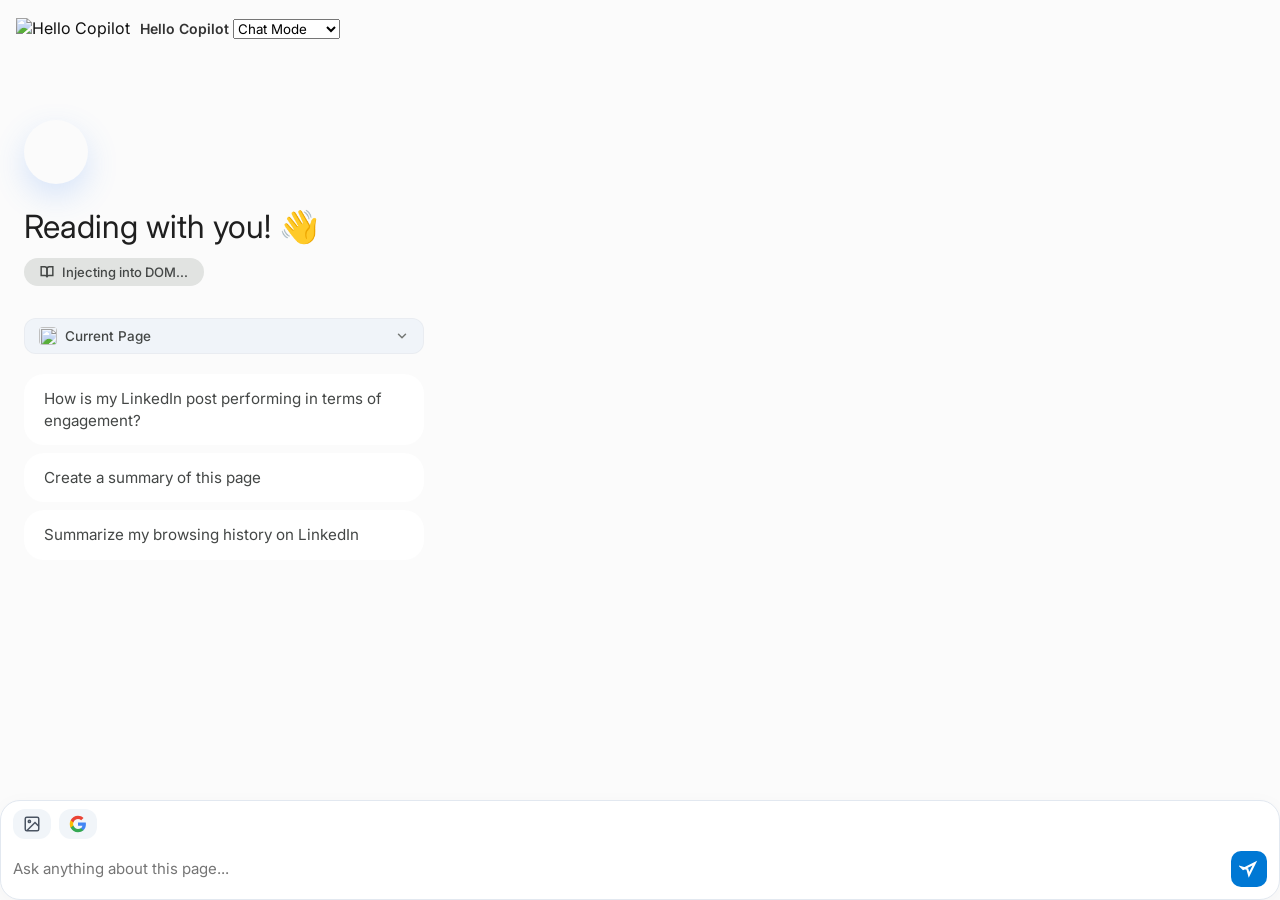
==== commit 2f48a07e: "feat: Sovereign AI Intelligence Upgrades & YouTube Copilot refinement" ====
--- a/sidepanel/index.html
+++ b/sidepanel/index.html
@@ -8,6 +8,7 @@
     <link rel="preconnect" href="https://fonts.gstatic.com" crossorigin>
     <link href="https://fonts.googleapis.com/css2?family=Google+Sans:wght@400;500;700&family=Inter:wght@400;500;600&display=swap" rel="stylesheet">
     <link rel="stylesheet" href="style.css?v=12.0.0">
+    <link rel="icon" href="../icons/icon16.png" type="image/png">
 </head>
 <body>
     <div class="sidebar-container">
@@ -15,28 +16,21 @@
         <header class="sidebar-header">
             <div class="header-main">
                 <img src="https://scontent.fdac20-1.fna.fbcdn.net/v/t39.30808-1/657582724_26564440456515340_6728634986172869669_n.jpg?stp=dst-jpg_s200x200_tt6&_nc_cat=111&ccb=1-7&_nc_sid=2d3e12&_nc_ohc=1sM8UOnxV8kQ7kNvwHRxpuy&_nc_oc=AdpWS43K4xg5uM79m-F924BEF9pi0exwImDUe16J3sgd9TLVzaO80Qm22xaJ5fXQAL0&_nc_zt=24&_nc_ht=scontent.fdac20-1.fna&_nc_gid=Gr3rQnifcxCw8OfNiZ1TnQ&_nc_ss=7a32e&oh=00_AfxptpNKduBKyAntGMXmkPoF3oILeEaaOw1c0zxmTghE4A&oe=69C9C7B7" alt="Hello Copilot" class="header-logo" loading="lazy" decoding="async">
-                <span class="header-title">Hello Copilot</span>
+                <div class="header-title-container">
+                    <span class="header-title">Hello Copilot</span>
+                    <select id="mode-selector" class="mode-selector">
+                        <option value="chat" selected>Chat Mode</option>
+                        <option value="search">Search Mode</option>
+                    </select>
+                </div>
             </div>
-            <div class="header-badge">Browser Layer</div>
         </header>
-
-        <!-- Intelligence Dashboard (Mini) -->
-        <div class="dashboard-stats">
-            <div class="stat-mini">
-                <span class="mini-label">Latency</span>
-                <span class="mini-value" id="stat-latency">182ms</span>
-            </div>
-            <div class="stat-mini">
-                <span class="mini-label">DOM Depth</span>
-                <span class="mini-value" id="stat-score">99.8%</span>
-            </div>
-        </div>
 
         <!-- Chat Area -->
         <main class="chat-area" id="chat-area">
             <div class="welcome-view" id="welcome-view">
                 <div class="welcome-orb"></div>
-                <h2>Reading with you.</h2>
+                <h2>Reading with you! 👋</h2>
                 <div class="context-pill">
                     <svg width="14" height="14" viewBox="0 0 24 24" fill="none" stroke="currentColor" stroke-width="2.5"><path d="M2 3h6a4 4 0 0 1 4 4v14a3 3 0 0 0-3-3H2z"/><path d="M22 3h-6a4 4 0 0 0-4 4v14a3 3 0 0 1 3-3h7z"/></svg>
                     <span id="current-page">Injecting into DOM...</span>
@@ -66,38 +60,27 @@
                 </div>
             </div>
             <div class="messages-container" id="messages"></div>
+            
+            <div class="messages-container" id="messages"></div>
         </main>
 
-        <!-- Native Input Dock -->
         <footer class="sidebar-footer">
             <div class="input-bar">
-                <div class="input-top-row">
-                    <span id="typing-status" class="typing-status">Browser Layer Active</span>
+                <div class="input-actions-row">
+                    <button class="icon-btn-pill" id="image-upload-btn" title="Image Search">
+                        <svg width="18" height="18" viewBox="0 0 24 24" fill="none" stroke="currentColor" stroke-width="2"><rect x="3" y="3" width="18" height="18" rx="2" ry="2"/><circle cx="8.5" cy="8.5" r="1.5"/><polyline points="21 15 16 10 5 21"/></svg>
+                    </button>
+                    <button class="icon-btn-pill" id="search-grounding-btn" title="Grounded Search">
+                        <svg viewBox="0 0 24 24" width="18" height="18"><path fill="#4285F4" d="M22.56 12.25c0-.78-.07-1.53-.2-2.25H12v4.26h5.92c-.26 1.37-1.04 2.53-2.21 3.31v2.77h3.57c2.08-1.92 3.28-4.74 3.28-8.09z"/><path fill="#34A853" d="M12 23c2.97 0 5.46-.98 7.28-2.66l-3.57-2.77c-.98.66-2.23 1.06-3.71 1.06-2.86 0-5.29-1.93-6.16-4.53H2.18v2.84C3.99 20.53 7.7 23 12 23z"/><path fill="#FBBC05" d="M5.84 14.09c-.22-.66-.35-1.36-.35-2.09s.13-1.43.35-2.09V7.07H2.18C1.43 8.55 1 10.22 1 12s.43 3.45 1.18 4.93l2.85-2.26.81-.58z"/><path fill="#EA4335" d="M12 5.38c1.62 0 3.06.56 4.21 1.66l3.15-3.15C17.45 2.09 14.97 1 12 1 7.7 1 3.99 3.47 2.18 7.07l3.66 2.84c.87-2.6 3.3-4.53 6.16-4.53z"/></svg>
+                    </button>
                 </div>
-                    <button class="google-search-pill" id="search-grounding-btn">
-                        <svg viewBox="0 0 24 24" width="18" height="18">
-                            <path fill="#4285F4" d="M22.56 12.25c0-.78-.07-1.53-.2-2.25H12v4.26h5.92c-.26 1.37-1.04 2.53-2.21 3.31v2.77h3.57c2.08-1.92 3.28-4.74 3.28-8.09z"/>
-                            <path fill="#34A853" d="M12 23c2.97 0 5.46-.98 7.28-2.66l-3.57-2.77c-.98.66-2.23 1.06-3.71 1.06-2.86 0-5.29-1.93-6.16-4.53H2.18v2.84C3.99 20.53 7.7 23 12 23z"/>
-                            <path fill="#FBBC05" d="M5.84 14.09c-.22-.66-.35-1.36-.35-2.09s.13-1.43.35-2.09V7.07H2.18C1.43 8.55 1 10.22 1 12s.43 3.45 1.18 4.93l2.85-2.26.81-.58z"/>
-                            <path fill="#EA4335" d="M12 5.38c1.62 0 3.06.56 4.21 1.66l3.15-3.15C17.45 2.09 14.97 1 12 1 7.7 1 3.99 3.47 2.18 7.07l3.66 2.84c.87-2.6 3.3-4.53 6.16-4.53z"/>
-                        </svg>
-                        <span>Google Search</span>
+                <div class="input-main">
+                    <textarea id="user-input" placeholder="Ask anything about this page..." rows="1"></textarea>
+                    <button class="send-btn-pill" id="send-btn">
+                        <svg width="20" height="20" viewBox="0 0 24 24" fill="none" stroke="currentColor" stroke-width="2.5"><path d="m5 12 14-7-7 14-2-7-7-2Z"/></svg>
                     </button>
-                    <button class="image-upload-pill" id="image-upload-btn" title="Upload image or screenshot (Ctrl+V to paste)">
-                        <svg width="18" height="18" viewBox="0 0 24 24" fill="none" stroke="currentColor" stroke-width="2" stroke-linecap="round" stroke-linejoin="round">
-                            <rect x="3" y="3" width="18" height="18" rx="2" ry="2"/>
-                            <circle cx="8.5" cy="8.5" r="1.5"/>
-                            <polyline points="21 15 16 10 5 21"/>
-                        </svg>
-                        <span>Image</span>
-                    </button>
-                    <input type="file" id="image-file-input" accept="image/png,image/jpeg,image/gif,image/webp" style="display:none;">
-                    <textarea id="user-input" placeholder="Ask anything about this page... (Ctrl+V to paste image)" rows="1"></textarea>
-                    <button class="action-icon-btn" id="send-btn">
-                        <svg width="22" height="22" viewBox="0 0 24 24" fill="none" stroke="currentColor" stroke-width="2.5"><path d="m5 12 14-7-7 14-2-7-7-2Z"/></svg>
-                    </button>
+                </div>
             </div>
-            <div class="powered-text">Browser Layer Engine • GPT-4o · Claude 3.5 · Gemini 1.5 Pro</div>
         </footer>
     </div>
 
--- a/sidepanel/style.css
+++ b/sidepanel/style.css
@@ -1,25 +1,20 @@
  :root {
-     /* Google First-Party Intelligence Palette */
-     --google-blue: #1a73e8;
-     --google-green: #34a853;
-     --google-yellow: #fbbc04;
-     --google-red: #ea4335;
-     --bg-primary: #ffffff;
-     --bg-secondary: #f8f9fa;
-     --text-primary: #202124;
-     --text-secondary: #5f6368;
-     --border-color: #e8eaed;
-     --google-radius: 28px;
-     --google-shadow: 0 1px 2px 0 rgba(60, 64, 67, .3), 0 1px 3px 1px rgba(60, 64, 67, .15);
-     --google-spring: cubic-bezier(0.4, 0, 0.2, 1);
-     --ai-gradient: linear-gradient(135deg, #4285f4, #9b72cb, #d96570, #f3af3d);
+     --bg-primary: #fbfbfb; /* Copilot Soft White */
+     --bg-secondary: #ffffff;
+     --text-primary: #111111;
+     --text-secondary: #555555;
+     --accent-color: #0078d4;
+     --user-bubble: #fbede0; /* Soft peach as in user image */
+     --assistant-bubble: transparent;
+     --google-radius: 12px;
+     --google-spring: cubic-bezier(0.25, 0.1, 0.25, 1);
  }
 
  * {
      margin: 0;
      padding: 0;
      box-sizing: border-box;
-     font-family: 'Google Sans', 'Inter', sans-serif;
+     font-family: 'Segoe UI', 'Inter', -apple-system, sans-serif;
      -webkit-font-smoothing: antialiased;
  }
 
@@ -40,71 +35,33 @@
 
  /* Native-Style Header */
  .sidebar-header {
-     height: 64px;
-     padding: 0 24px;
+     height: 56px;
+     padding: 0 16px;
      display: flex;
      align-items: center;
      justify-content: space-between;
-     background: #fff;
-     border-bottom: 1px solid var(--border-color);
+     background: var(--bg-primary);
+     border-bottom: none;
  }
 
  .header-main {
      display: flex;
      align-items: center;
-     gap: 12px;
- }
-
- .header-logo {
-     width: 28px;
-     height: 28px;
-     border-radius: 6px;
+     gap: 10px;
  }
 
  .header-title {
-     font-size: 1.2rem;
-     font-weight: 500;
-     color: #1f1f1f;
-     letter-spacing: -0.01em;
+     font-size: 14px;
+     font-weight: 600;
+     color: #333;
  }
 
  .header-badge {
-     background: var(--ai-gradient);
-     color: #fff;
-     font-size: 9px;
-     font-weight: 700;
-     padding: 2px 8px;
-     border-radius: 100px;
-     letter-spacing: 0.05em;
-     text-transform: uppercase;
- }
-
- /* First-Party Dashboard */
+     display: none; /* Removed Sovereign Badge */
+ }
+
  .dashboard-stats {
-     display: flex;
-     padding: 12px 24px;
-     background: var(--bg-secondary);
-     gap: 24px;
- }
-
- .stat-mini {
-     display: flex;
-     flex-direction: column;
-     gap: 2px;
- }
-
- .mini-label {
-     font-size: 10px;
-     font-weight: 500;
-     color: var(--text-secondary);
-     text-transform: uppercase;
-     letter-spacing: 0.05em;
- }
-
- .mini-value {
-     font-size: 14px;
-     font-weight: 500;
-     color: #1f1f1f;
+     display: none; /* Removed cluttered stats */
  }
 
  /* Chat Main Area */
@@ -261,11 +218,14 @@
  .messages-container {
      display: flex;
      flex-direction: column;
-     gap: 32px;
+     gap: 24px;
+     width: 100%;
  }
 
  .message {
-     max-width: 90%;
+     max-width: 100%;
+     display: flex;
+     flex-direction: column;
  }
 
  .message.user {
@@ -274,27 +234,31 @@
 
  .message.assistant {
      align-self: flex-start;
+     width: 100%;
  }
 
  .bubble {
-     padding: 16px 20px;
-     border-radius: 18px;
-     font-size: 1rem;
+     padding: 12px 18px;
+     border-radius: 20px;
+     font-size: 15px;
      line-height: 1.6;
+     max-width: fit-content;
  }
 
  .user .bubble {
-     background: #e9e9e9;
-     color: #1f1f1f;
-     border-bottom-right-radius: 4px;
+     background: var(--user-bubble);
+     color: #111;
+     border-radius: 16px;
+     margin-bottom: 4px;
  }
 
  .assistant .bubble {
-     background: #fff;
-     color: #1f1f1f;
+     background: transparent;
+     color: var(--text-primary);
      padding: 0;
-     box-shadow: none;
-     font-size: 1.05rem;
+     font-size: 15px;
+     width: 100%;
+     max-width: 100%;
  }
 
  /* Google Neural Pulse Animation */
@@ -355,30 +319,44 @@
  }
 
  /* Native-Style Input Dock */
- .sidebar-footer {
-     padding: 16px 24px 24px;
+ .input-bar {
      background: #fff;
-     border-top: none;
- }
-
- .input-bar {
-     background: #f0f4f9;
-     border-radius: 28px;
-     padding: 12px 20px;
-     display: flex;
-     flex-direction: column;
-     min-height: 56px;
-     transition: background 0.2s, box-shadow 0.2s;
- }
-
- .input-bar:focus-within {
-     background: #fff;
-     box-shadow: 0 1px 3px 0 rgba(60, 64, 67, .3), 0 4px 8px 3px rgba(60, 64, 67, .15);
+     border: 1px solid #e2e8f0;
+     border-radius: 20px;
+     padding: 8px 12px 12px;
+     box-shadow: 0 4px 20px rgba(0,0,0,0.03);
+     display: flex;
+     flex-direction: column;
+     gap: 12px;
+ }
+
+ .input-actions-row {
+     display: flex;
+     align-items: center;
+     gap: 8px;
+ }
+
+ .icon-btn-pill {
+     padding: 6px 10px;
+     border-radius: 12px;
+     border: none;
+     background: #f1f5f9;
+     color: #4b5563;
+     display: flex;
+     align-items: center;
+     gap: 6px;
+     cursor: pointer;
+     transition: all 0.2s;
+ }
+
+ .icon-btn-pill:hover {
+     background: #e2e8f0;
+     color: #111;
  }
 
  .input-main {
      display: flex;
-     align-items: flex-end;
+     align-items: center;
      gap: 12px;
  }
 
@@ -387,38 +365,30 @@
      background: transparent;
      border: none;
      outline: none;
-     font-size: 1.1rem;
-     padding: 4px 0;
+     font-size: 15px;
+     line-height: 1.5;
+     color: #111;
      resize: none;
-     max-height: 200px;
-     color: #1f1f1f;
- }
-
- textarea::placeholder {
-     color: #5f6368;
- }
-
- .action-icon-btn {
-     width: 40px;
-     height: 40px;
-     border-radius: 50%;
+     max-height: 150px;
+ }
+
+ .send-btn-pill {
+     width: 36px;
+     height: 36px;
+     border-radius: 10px;
      border: none;
-     background: transparent;
-     color: #444746;
+     background: #0078d4;
+     color: #fff;
      display: flex;
      align-items: center;
      justify-content: center;
      cursor: pointer;
-     transition: 0.2s;
- }
-
- .action-icon-btn:hover {
-     background: #e1e3e1;
-     color: #1f1f1f;
- }
-
- .action-icon-btn.active {
-     color: #1a73e8;
+     transition: all 0.2s;
+ }
+
+ .send-btn-pill:hover {
+     background: #005a9e;
+     transform: scale(1.05);
  }
 
  .powered-text {
@@ -443,13 +413,114 @@
  }
 
  @keyframes orb-float {
-
-     0%,
-     100% {
-         transform: translateY(0) scale(1);
-     }
-
-     50% {
-         transform: translateY(-10px) scale(1.05);
-     }
+     0%, 100% { transform: translateY(0) scale(1); }
+     50% { transform: translateY(-10px) scale(1.05); }
+ }
+
+ /* --- PREMIUM LIVE ENGINE --- */
+ .live-overlay {
+     position: absolute;
+     top: 0; left: 0; right: 0; bottom: 0;
+     background: rgba(255, 255, 255, 0.88);
+     backdrop-filter: blur(28px);
+     z-index: 100;
+     display: none;
+     flex-direction: column;
+     align-items: center;
+     justify-content: center;
+     animation: fade-in 0.4s cubic-bezier(0.4, 0, 0.2, 1);
+ }
+
+ .live-overlay.active {
+     display: flex;
+ }
+
+ .live-siri-container {
+     position: relative;
+     width: 250px;
+     height: 250px;
+     display: flex;
+     align-items: center;
+     justify-content: center;
+ }
+
+ .siri-orb {
+     width: 140px;
+     height: 140px;
+     border-radius: 50%;
+     background: var(--ai-gradient);
+     filter: blur(16px);
+     box-shadow: 0 0 100px rgba(66, 133, 244, 0.35);
+     animation: siri-pulse 2.2s infinite ease-in-out;
+ }
+
+ .wave-container {
+     position: absolute;
+     bottom: -30px;
+     display: flex;
+     align-items: flex-end;
+     gap: 7px;
+     height: 70px;
+ }
+
+ .wave-bar {
+     width: 7px;
+     height: 14px;
+     background: var(--ai-gradient);
+     border-radius: 12px;
+     transition: height 0.1s var(--google-spring);
+ }
+
+ .live-status {
+     margin-top: 50px;
+     font-size: 1.3rem;
+     font-weight: 500;
+     color: #1f1f1f;
+     letter-spacing: -0.02em;
+ }
+
+ .mic-btn {
+     width: 58px;
+     height: 58px;
+     border-radius: 50%;
+     background: #f0f4f9;
+     border: none;
+     color: #444746;
+     display: flex;
+     align-items: center;
+     justify-content: center;
+     cursor: pointer;
+     transition: all 0.3s var(--google-spring);
+     margin-left: 10px;
+ }
+
+ .mic-btn:hover {
+     background: #e1e3e1;
+     transform: scale(1.1);
+ }
+
+ .mic-btn.active {
+     background: var(--google-red);
+     color: #fff;
+     box-shadow: 0 6px 16px rgba(234, 67, 53, 0.3);
+ }
+
+ .mic-btn.active-glow {
+     animation: mic-pulse 1.8s infinite ease-in-out;
+ }
+
+ @keyframes siri-pulse {
+     0%, 100% { transform: scale(1); opacity: 0.85; filter: blur(16px); }
+     50% { transform: scale(1.4); opacity: 1; filter: blur(24px); }
+ }
+
+ @keyframes fade-in {
+     from { opacity: 0; transform: translateY(10px); }
+     to { opacity: 1; transform: translateY(0); }
+ }
+
+ @keyframes mic-pulse {
+     0% { box-shadow: 0 0 0 0 rgba(234, 67, 53, 0.5); }
+     70% { box-shadow: 0 0 0 20px rgba(234, 67, 53, 0); }
+     100% { box-shadow: 0 0 0 0 rgba(234, 67, 53, 0); }
  }
